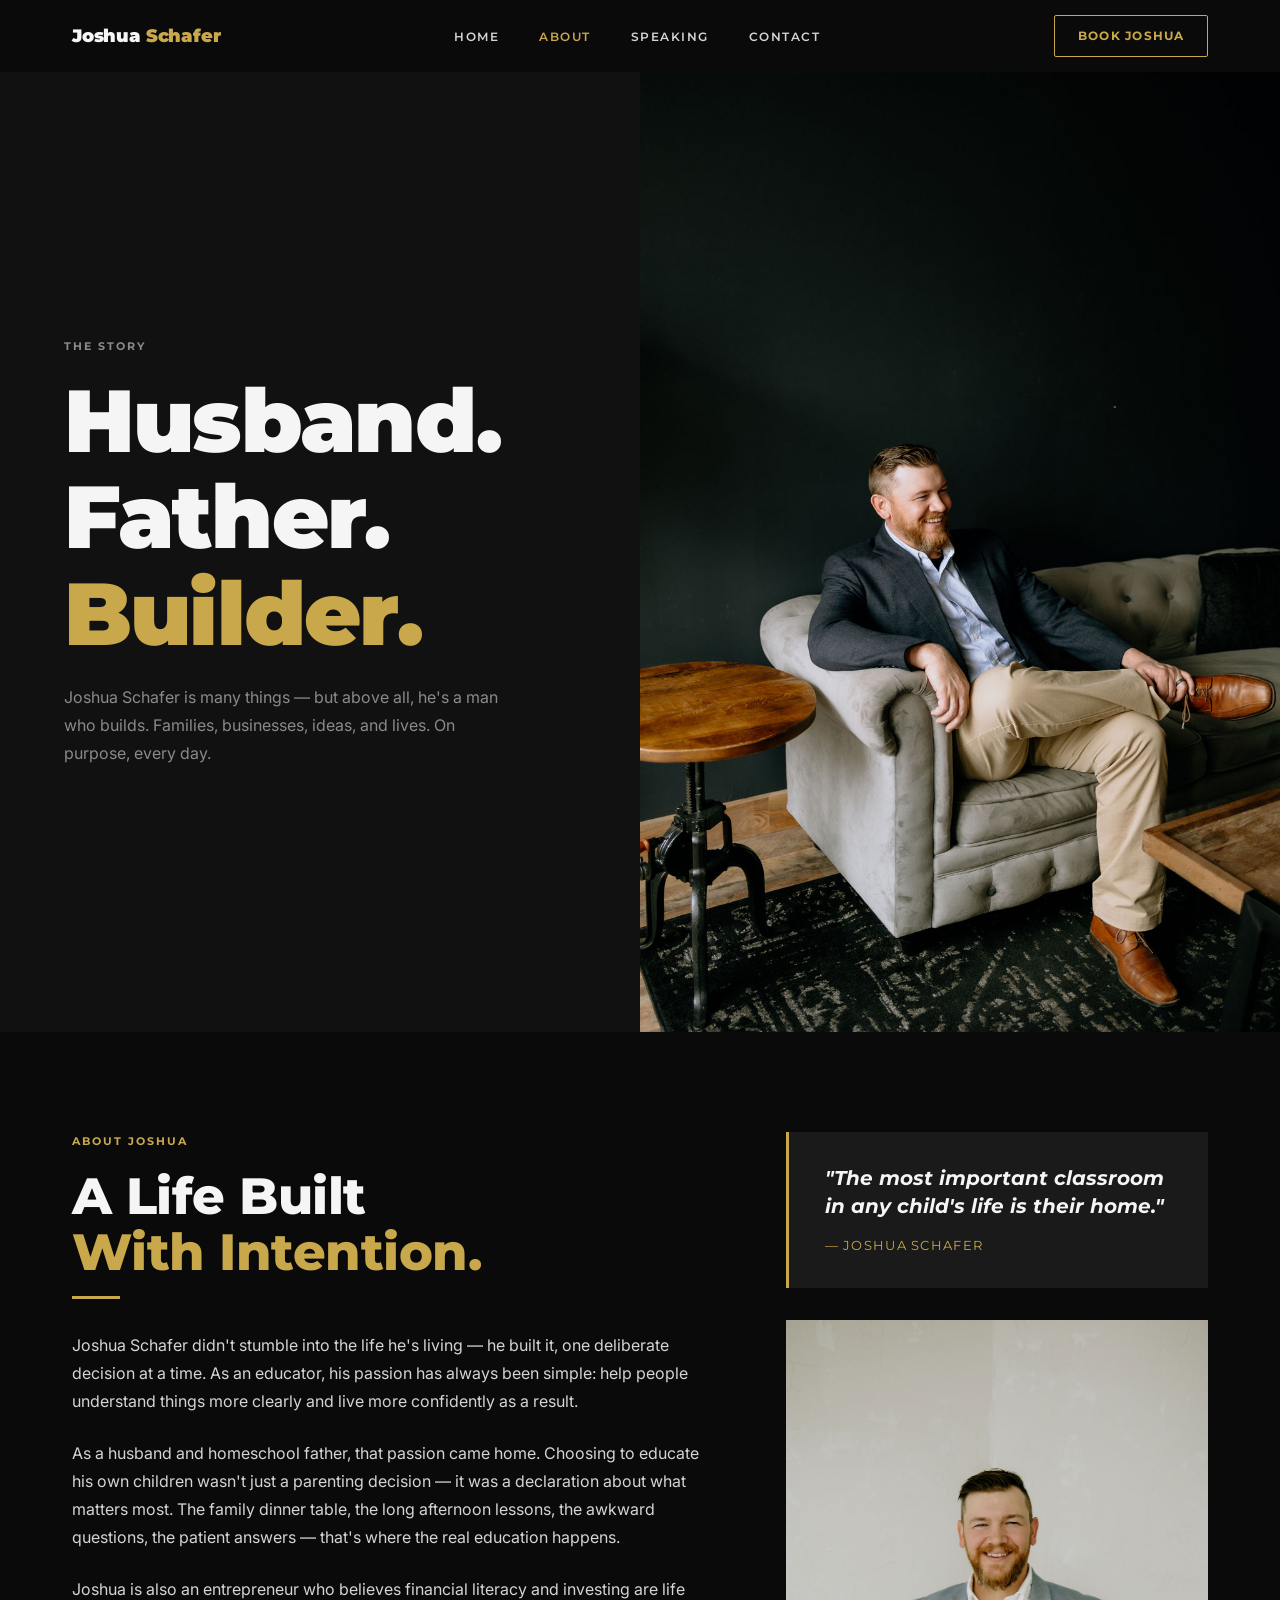
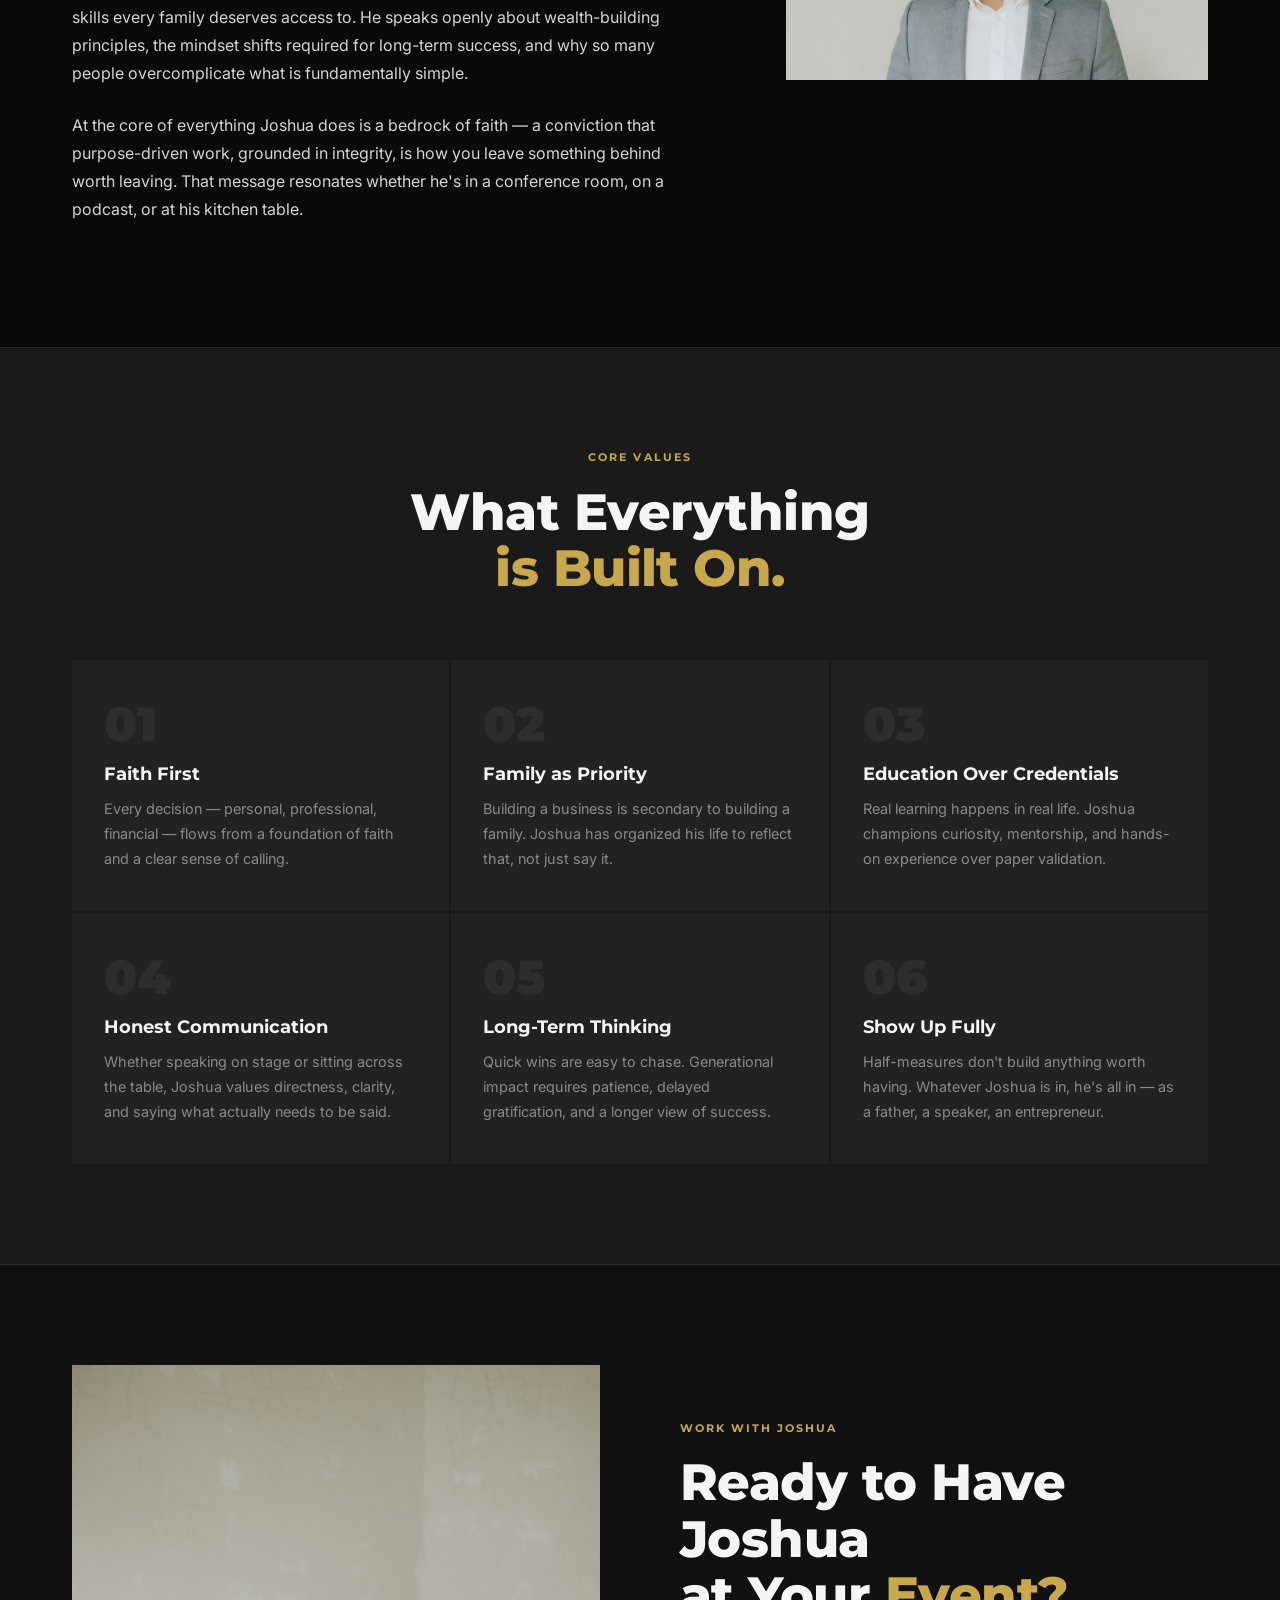
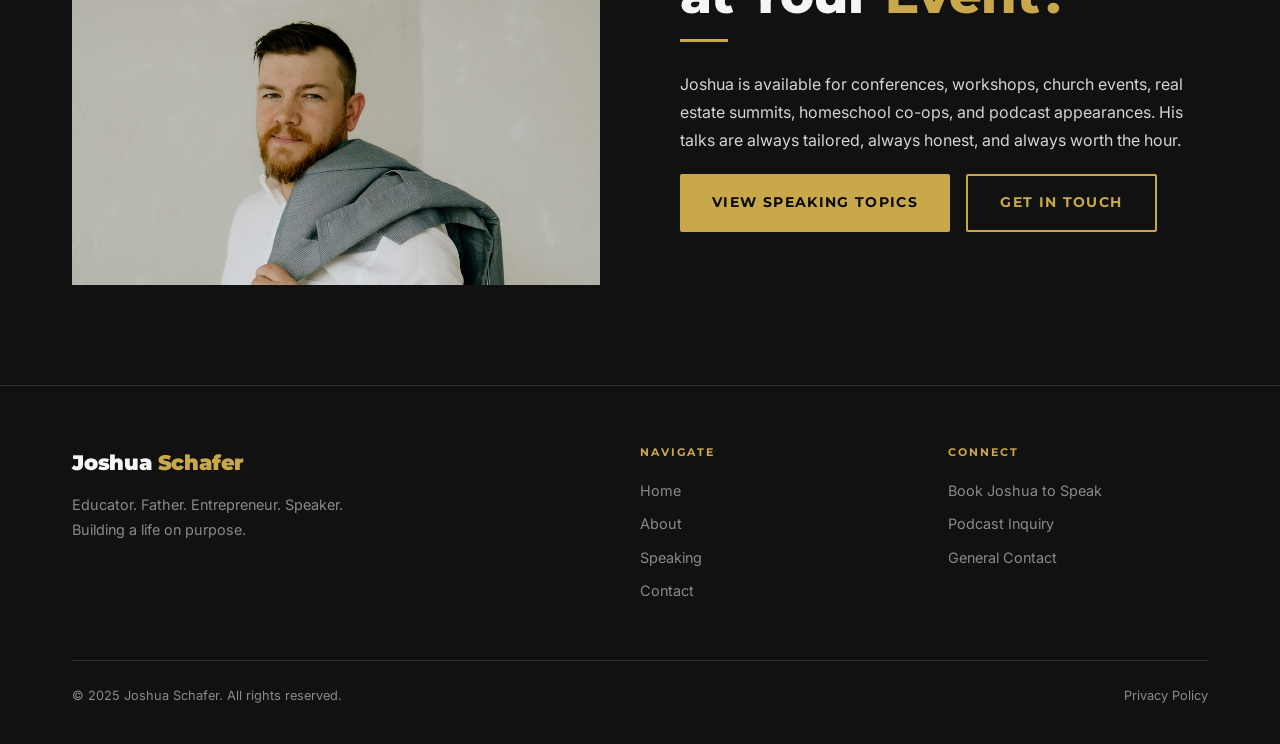
==== about.html @ bdffa9b9 "Initial build: joshuaschafer.com personal brand site Full site including homepage, about, speaking/p" ====
<!DOCTYPE html>
<html lang="en">
<head>
  <meta charset="UTF-8" />
  <meta name="viewport" content="width=device-width, initial-scale=1.0" />
  <title>About Joshua Schafer — Educator, Father & Entrepreneur</title>
  <meta name="description" content="Learn about Joshua Schafer — an educator, homeschool father, and entrepreneur committed to intentional, purpose-driven living." />
  <link rel="canonical" href="https://joshuaschafer.com/about.html" />
  <link rel="stylesheet" href="css/global.css" />
  <style>
    /* ── About Hero ── */
    .about-hero {
      min-height: 70vh;
      display: grid;
      grid-template-columns: 1fr 1fr;
      align-items: stretch;
      padding-top: var(--nav-height);
      overflow: hidden;
    }
    .about-hero__content {
      display: flex;
      flex-direction: column;
      justify-content: center;
      padding: 80px clamp(2rem, 5vw, 6rem);
      background: var(--dark);
    }
    .about-hero__content .label { margin-bottom: 1rem; }
    .about-hero__content h1 { margin-bottom: 1.25rem; }
    .about-hero__content p { max-width: 440px; color: var(--muted); }
    .about-hero__photo {
      position: relative;
    }
    .about-hero__photo img {
      width: 100%;
      height: 100%;
      object-fit: cover;
      object-position: center top;
    }

    /* ── Story Section ── */
    .story {
      background: var(--black);
    }
    .story__inner {
      display: grid;
      grid-template-columns: 3fr 2fr;
      gap: 80px;
      align-items: start;
    }
    .story__text .label { margin-bottom: 1rem; }
    .story__text h2 { margin-bottom: 0.5rem; }
    .story__text .divider { margin: 1rem 0 2rem; }
    .story__text p { margin-bottom: 1.5rem; }
    .story__aside {
      position: sticky;
      top: calc(var(--nav-height) + 32px);
    }
    .quote-block {
      background: var(--surface);
      border-left: 3px solid var(--accent);
      padding: 2rem 2rem 2rem 2.25rem;
      margin-bottom: 2rem;
    }
    .quote-block blockquote {
      font-family: var(--font-head);
      font-size: 1.25rem;
      font-weight: 700;
      line-height: 1.4;
      color: var(--white);
      font-style: italic;
    }
    .quote-block cite {
      display: block;
      margin-top: 1rem;
      font-size: 0.8rem;
      font-family: var(--font-head);
      letter-spacing: 0.1em;
      text-transform: uppercase;
      color: var(--accent);
      font-style: normal;
    }
    .aside-photo img {
      width: 100%;
      height: 360px;
      object-fit: cover;
      object-position: center top;
    }

    /* ── Values ── */
    .values {
      background: var(--surface);
      border-top: 1px solid var(--border);
    }
    .values__header { text-align: center; margin-bottom: 64px; }
    .values__header .label { margin-bottom: 1rem; }
    .values__header h2 { max-width: 560px; margin: 0 auto; }
    .values__grid {
      display: grid;
      grid-template-columns: repeat(3, 1fr);
      gap: 2px;
    }
    .value-card {
      background: var(--surface-2);
      padding: 2.5rem 2rem;
      transition: background 0.2s;
    }
    .value-card:hover { background: #242424; }
    .value-card .num {
      font-family: var(--font-head);
      font-size: 3rem;
      font-weight: 900;
      color: var(--border);
      line-height: 1;
      margin-bottom: 1rem;
    }
    .value-card h3 { font-size: 1.1rem; margin-bottom: 0.75rem; color: var(--white); }
    .value-card p { font-size: 0.9rem; color: var(--muted); margin: 0; }

    /* ── Bottom CTA ── */
    .bottom-cta {
      background: var(--dark);
      border-top: 1px solid var(--border);
    }
    .bottom-cta__inner {
      display: grid;
      grid-template-columns: 1fr 1fr;
      gap: 80px;
      align-items: center;
    }
    .bottom-cta__photo img {
      width: 100%;
      height: 520px;
      object-fit: cover;
      object-position: center top;
    }
    .bottom-cta__text .label { margin-bottom: 1rem; }
    .bottom-cta__text h2 { margin-bottom: 0.5rem; }
    .bottom-cta__text .divider { margin: 1rem 0 1.75rem; }
    .bottom-cta__text p { margin-bottom: 1.25rem; }
    .bottom-cta__actions { display: flex; gap: 1rem; flex-wrap: wrap; margin-top: 0.75rem; }

    /* ── Responsive ── */
    @media (max-width: 900px) {
      .about-hero { grid-template-columns: 1fr; }
      .about-hero__photo { min-height: 55vw; }
      .story__inner { grid-template-columns: 1fr; gap: 48px; }
      .story__aside { position: static; }
      .values__grid { grid-template-columns: 1fr 1fr; }
      .bottom-cta__inner { grid-template-columns: 1fr; gap: 48px; }
      .bottom-cta__photo img { height: 380px; }
    }
    @media (max-width: 600px) {
      .values__grid { grid-template-columns: 1fr; }
    }
  </style>
</head>
<body>

  <!-- ── Navigation ── -->
  <nav class="nav" id="nav">
    <div class="nav__inner">
      <a href="index.html" class="nav__logo">Joshua <span>Schafer</span></a>
      <ul class="nav__links">
        <li><a href="index.html">Home</a></li>
        <li><a href="about.html" class="active">About</a></li>
        <li><a href="speaking.html">Speaking</a></li>
        <li><a href="contact.html">Contact</a></li>
      </ul>
      <a href="speaking.html" class="nav__cta">Book Joshua</a>
      <button class="nav__toggle" id="navToggle" aria-label="Open menu">
        <span></span><span></span><span></span>
      </button>
    </div>
  </nav>

  <div class="nav__mobile" id="navMobile">
    <a href="index.html">Home</a>
    <a href="about.html">About</a>
    <a href="speaking.html">Speaking</a>
    <a href="contact.html">Contact</a>
    <a href="speaking.html" class="btn btn-primary" style="margin-top:0.5rem; justify-content:center;">Book Joshua</a>
  </div>

  <!-- ── About Hero ── -->
  <div class="about-hero">
    <div class="about-hero__content">
      <p class="label reveal">The Story</p>
      <h1 class="reveal reveal-delay-1">Husband.<br/>Father.<br/><span class="text-accent">Builder.</span></h1>
      <p class="reveal reveal-delay-2">Joshua Schafer is many things — but above all, he's a man who builds. Families, businesses, ideas, and lives. On purpose, every day.</p>
    </div>
    <div class="about-hero__photo">
      <img src="images/LO8A6142.jpg" alt="Joshua Schafer laughing and relaxed, seated on a gray sofa in a dark studio setting" />
    </div>
  </div>

  <!-- ── Story ── -->
  <section class="story">
    <div class="container">
      <div class="story__inner">
        <div class="story__text">
          <p class="label reveal">About Joshua</p>
          <h2 class="reveal reveal-delay-1">A Life Built<br/><span class="text-accent">With Intention.</span></h2>
          <div class="divider reveal reveal-delay-2"></div>
          <p class="reveal reveal-delay-2">
            Joshua Schafer didn't stumble into the life he's living — he built it, one deliberate
            decision at a time. As an educator, his passion has always been simple: help people
            understand things more clearly and live more confidently as a result.
          </p>
          <p class="reveal reveal-delay-3">
            As a husband and homeschool father, that passion came home. Choosing to educate
            his own children wasn't just a parenting decision — it was a declaration about what
            matters most. The family dinner table, the long afternoon lessons, the awkward
            questions, the patient answers — that's where the real education happens.
          </p>
          <p class="reveal reveal-delay-3">
            Joshua is also an entrepreneur who believes financial literacy and investing are life
            skills every family deserves access to. He speaks openly about wealth-building
            principles, the mindset shifts required for long-term success, and why so many
            people overcomplicate what is fundamentally simple.
          </p>
          <p class="reveal">
            At the core of everything Joshua does is a bedrock of faith — a conviction that
            purpose-driven work, grounded in integrity, is how you leave something behind
            worth leaving. That message resonates whether he's in a conference room, on a
            podcast, or at his kitchen table.
          </p>
        </div>
        <div class="story__aside">
          <div class="quote-block reveal">
            <blockquote>"The most important classroom in any child's life is their home."</blockquote>
            <cite>— Joshua Schafer</cite>
          </div>
          <div class="aside-photo reveal reveal-delay-1">
            <img src="images/LO8A6651.jpg" alt="Joshua Schafer standing in a light gray blazer and jeans, smiling with hands relaxed at his sides" />
          </div>
        </div>
      </div>
    </div>
  </section>

  <!-- ── Values ── -->
  <section class="values">
    <div class="container">
      <div class="values__header">
        <p class="label reveal">Core Values</p>
        <h2 class="reveal reveal-delay-1">What Everything<br/><span class="text-accent">is Built On.</span></h2>
      </div>
      <div class="values__grid">
        <div class="value-card reveal">
          <div class="num">01</div>
          <h3>Faith First</h3>
          <p>Every decision — personal, professional, financial — flows from a foundation of faith and a clear sense of calling.</p>
        </div>
        <div class="value-card reveal reveal-delay-1">
          <div class="num">02</div>
          <h3>Family as Priority</h3>
          <p>Building a business is secondary to building a family. Joshua has organized his life to reflect that, not just say it.</p>
        </div>
        <div class="value-card reveal reveal-delay-2">
          <div class="num">03</div>
          <h3>Education Over Credentials</h3>
          <p>Real learning happens in real life. Joshua champions curiosity, mentorship, and hands-on experience over paper validation.</p>
        </div>
        <div class="value-card reveal">
          <div class="num">04</div>
          <h3>Honest Communication</h3>
          <p>Whether speaking on stage or sitting across the table, Joshua values directness, clarity, and saying what actually needs to be said.</p>
        </div>
        <div class="value-card reveal reveal-delay-1">
          <div class="num">05</div>
          <h3>Long-Term Thinking</h3>
          <p>Quick wins are easy to chase. Generational impact requires patience, delayed gratification, and a longer view of success.</p>
        </div>
        <div class="value-card reveal reveal-delay-2">
          <div class="num">06</div>
          <h3>Show Up Fully</h3>
          <p>Half-measures don't build anything worth having. Whatever Joshua is in, he's all in — as a father, a speaker, an entrepreneur.</p>
        </div>
      </div>
    </div>
  </section>

  <!-- ── Bottom CTA ── -->
  <section class="bottom-cta">
    <div class="container">
      <div class="bottom-cta__inner">
        <div class="bottom-cta__photo reveal">
          <img src="images/LO8A6729.jpg" alt="Joshua Schafer in a white button-down shirt, holding a gray blazer over his shoulder, looking back with a calm confident expression" />
        </div>
        <div class="bottom-cta__text">
          <p class="label reveal">Work With Joshua</p>
          <h2 class="reveal reveal-delay-1">Ready to Have Joshua<br/>at Your <span class="text-accent">Event?</span></h2>
          <div class="divider reveal reveal-delay-2"></div>
          <p class="reveal reveal-delay-2">
            Joshua is available for conferences, workshops, church events, real estate
            summits, homeschool co-ops, and podcast appearances. His talks are always
            tailored, always honest, and always worth the hour.
          </p>
          <div class="bottom-cta__actions reveal reveal-delay-3">
            <a href="speaking.html" class="btn btn-primary">View Speaking Topics</a>
            <a href="contact.html" class="btn btn-outline">Get in Touch</a>
          </div>
        </div>
      </div>
    </div>
  </section>

  <!-- ── Footer ── -->
  <footer class="footer">
    <div class="container">
      <div class="footer__grid">
        <div>
          <div class="footer__brand-name">Joshua <span>Schafer</span></div>
          <p class="footer__tagline">Educator. Father. Entrepreneur. Speaker. Building a life on purpose.</p>
        </div>
        <div class="footer__col">
          <h5>Navigate</h5>
          <a href="index.html">Home</a>
          <a href="about.html">About</a>
          <a href="speaking.html">Speaking</a>
          <a href="contact.html">Contact</a>
        </div>
        <div class="footer__col">
          <h5>Connect</h5>
          <a href="speaking.html">Book Joshua to Speak</a>
          <a href="speaking.html#podcast">Podcast Inquiry</a>
          <a href="contact.html">General Contact</a>
        </div>
      </div>
      <div class="footer__bottom">
        <p>&copy; 2025 Joshua Schafer. All rights reserved.</p>
        <div style="display:flex;gap:1.5rem;">
          <a href="privacy.html">Privacy Policy</a>
        </div>
      </div>
    </div>
  </footer>

  <script>
    const nav = document.getElementById('nav');
    window.addEventListener('scroll', () => {
      nav.classList.toggle('scrolled', window.scrollY > 40);
    });
    const toggle = document.getElementById('navToggle');
    const mobile = document.getElementById('navMobile');
    toggle.addEventListener('click', () => mobile.classList.toggle('open'));

    const reveals = document.querySelectorAll('.reveal');
    const observer = new IntersectionObserver((entries) => {
      entries.forEach(e => { if (e.isIntersecting) e.target.classList.add('visible'); });
    }, { threshold: 0.12 });
    reveals.forEach(el => observer.observe(el));
  </script>
</body>
</html>
---- css/global.css ----
/* ============================================================
   joshuaschafer.com — Global Stylesheet
   Design: Bold & Modern | Dark palette + gold accent
   ============================================================ */

/* ── Google Fonts ── */
@import url('https://fonts.googleapis.com/css2?family=Montserrat:wght@400;500;600;700;800;900&family=Inter:wght@300;400;500;600&display=swap');

/* ── CSS Variables ── */
:root {
  --black:       #0a0a0a;
  --dark:        #111111;
  --surface:     #1a1a1a;
  --surface-2:   #222222;
  --border:      #2e2e2e;
  --accent:      #c9a84c;
  --accent-dark: #a88a38;
  --white:       #f5f5f5;
  --muted:       #8a8a8a;
  --light:       #d4d4d4;

  --font-head: 'Montserrat', sans-serif;
  --font-body: 'Inter', sans-serif;

  --max-width: 1200px;
  --nav-height: 72px;
}

/* ── Reset ── */
*, *::before, *::after { box-sizing: border-box; margin: 0; padding: 0; }
html { scroll-behavior: smooth; }
body {
  font-family: var(--font-body);
  background: var(--black);
  color: var(--white);
  line-height: 1.6;
  -webkit-font-smoothing: antialiased;
}
img { display: block; max-width: 100%; }
a { color: inherit; text-decoration: none; }
ul { list-style: none; }
button { cursor: pointer; font-family: var(--font-body); border: none; background: none; }

/* ── Typography ── */
h1, h2, h3, h4, h5 { font-family: var(--font-head); line-height: 1.1; }
h1 { font-size: clamp(2.8rem, 7vw, 5.5rem); font-weight: 900; letter-spacing: -0.02em; }
h2 { font-size: clamp(2rem, 4vw, 3.2rem); font-weight: 800; letter-spacing: -0.01em; }
h3 { font-size: clamp(1.2rem, 2.5vw, 1.6rem); font-weight: 700; }
h4 { font-size: 1.1rem; font-weight: 600; }
p  { font-size: 1rem; color: var(--light); line-height: 1.75; }

.label {
  font-family: var(--font-head);
  font-size: 0.7rem;
  font-weight: 700;
  letter-spacing: 0.18em;
  text-transform: uppercase;
  color: var(--accent);
}

/* ── Layout ── */
.container {
  max-width: var(--max-width);
  margin: 0 auto;
  padding: 0 2rem;
}
section { padding: 100px 0; }

/* ── Buttons ── */
.btn {
  display: inline-flex;
  align-items: center;
  gap: 0.5rem;
  font-family: var(--font-head);
  font-weight: 700;
  font-size: 0.85rem;
  letter-spacing: 0.1em;
  text-transform: uppercase;
  padding: 1rem 2rem;
  border-radius: 2px;
  transition: all 0.25s ease;
}
.btn-primary {
  background: var(--accent);
  color: var(--black);
}
.btn-primary:hover {
  background: var(--accent-dark);
  transform: translateY(-2px);
}
.btn-outline {
  border: 2px solid var(--accent);
  color: var(--accent);
}
.btn-outline:hover {
  background: var(--accent);
  color: var(--black);
  transform: translateY(-2px);
}

/* ── Navigation ── */
.nav {
  position: fixed;
  top: 0;
  left: 0;
  right: 0;
  z-index: 1000;
  height: var(--nav-height);
  display: flex;
  align-items: center;
  transition: background 0.3s ease, box-shadow 0.3s ease;
}
.nav.scrolled {
  background: var(--dark);
  box-shadow: 0 1px 0 var(--border);
}
.nav__inner {
  display: flex;
  align-items: center;
  justify-content: space-between;
  width: 100%;
  max-width: var(--max-width);
  margin: 0 auto;
  padding: 0 2rem;
}
.nav__logo {
  font-family: var(--font-head);
  font-weight: 900;
  font-size: 1.15rem;
  letter-spacing: -0.01em;
  color: var(--white);
}
.nav__logo span { color: var(--accent); }
.nav__links {
  display: flex;
  align-items: center;
  gap: 2.5rem;
}
.nav__links a {
  font-family: var(--font-head);
  font-size: 0.78rem;
  font-weight: 600;
  letter-spacing: 0.12em;
  text-transform: uppercase;
  color: var(--light);
  transition: color 0.2s;
}
.nav__links a:hover,
.nav__links a.active { color: var(--accent); }
.nav__cta {
  font-family: var(--font-head);
  font-size: 0.78rem;
  font-weight: 700;
  letter-spacing: 0.1em;
  text-transform: uppercase;
  padding: 0.6rem 1.4rem;
  border: 1.5px solid var(--accent);
  color: var(--accent);
  border-radius: 2px;
  transition: all 0.2s;
}
.nav__cta:hover {
  background: var(--accent);
  color: var(--black);
}

/* Hamburger */
.nav__toggle {
  display: none;
  flex-direction: column;
  gap: 5px;
  padding: 4px;
  cursor: pointer;
}
.nav__toggle span {
  display: block;
  width: 24px;
  height: 2px;
  background: var(--white);
  transition: all 0.3s;
}

/* Mobile nav drawer */
.nav__mobile {
  display: none;
  position: fixed;
  top: var(--nav-height);
  left: 0;
  right: 0;
  background: var(--dark);
  border-top: 1px solid var(--border);
  padding: 1.5rem 2rem 2rem;
  z-index: 999;
  flex-direction: column;
  gap: 1.5rem;
}
.nav__mobile.open { display: flex; }
.nav__mobile a {
  font-family: var(--font-head);
  font-size: 0.85rem;
  font-weight: 600;
  letter-spacing: 0.12em;
  text-transform: uppercase;
  color: var(--light);
}
.nav__mobile a:hover { color: var(--accent); }

/* ── Footer ── */
.footer {
  background: var(--dark);
  border-top: 1px solid var(--border);
  padding: 60px 0 36px;
}
.footer__grid {
  display: grid;
  grid-template-columns: 2fr 1fr 1fr;
  gap: 3rem;
  margin-bottom: 3rem;
}
.footer__brand-name {
  font-family: var(--font-head);
  font-weight: 900;
  font-size: 1.3rem;
  letter-spacing: -0.01em;
  margin-bottom: 0.75rem;
}
.footer__brand-name span { color: var(--accent); }
.footer__tagline {
  font-size: 0.9rem;
  color: var(--muted);
  max-width: 280px;
}
.footer__col h5 {
  font-family: var(--font-head);
  font-size: 0.7rem;
  font-weight: 700;
  letter-spacing: 0.18em;
  text-transform: uppercase;
  color: var(--accent);
  margin-bottom: 1.25rem;
}
.footer__col a {
  display: block;
  font-size: 0.9rem;
  color: var(--muted);
  margin-bottom: 0.65rem;
  transition: color 0.2s;
}
.footer__col a:hover { color: var(--white); }
.footer__bottom {
  border-top: 1px solid var(--border);
  padding-top: 1.5rem;
  display: flex;
  justify-content: space-between;
  align-items: center;
}
.footer__bottom p { font-size: 0.8rem; color: var(--muted); }
.footer__bottom a { font-size: 0.8rem; color: var(--muted); }
.footer__bottom a:hover { color: var(--white); }

/* ── Divider ── */
.divider {
  width: 48px;
  height: 3px;
  background: var(--accent);
  margin: 1.25rem 0 2rem;
}

/* ── Scroll Reveal ── */
.reveal {
  opacity: 0;
  transform: translateY(32px);
  transition: opacity 0.7s ease, transform 0.7s ease;
}
.reveal.visible {
  opacity: 1;
  transform: translateY(0);
}
.reveal-delay-1 { transition-delay: 0.1s; }
.reveal-delay-2 { transition-delay: 0.22s; }
.reveal-delay-3 { transition-delay: 0.34s; }
.reveal-delay-4 { transition-delay: 0.46s; }

/* ── Page Hero (inner pages) ── */
.page-hero {
  min-height: 50vh;
  display: flex;
  align-items: flex-end;
  padding-bottom: 80px;
  position: relative;
  overflow: hidden;
  background: var(--dark);
  padding-top: var(--nav-height);
}
.page-hero__bg {
  position: absolute;
  inset: 0;
  background-size: cover;
  background-position: center top;
  opacity: 0.35;
}
.page-hero__content {
  position: relative;
  z-index: 1;
}
.page-hero__content .label { margin-bottom: 1rem; }
.page-hero__content h1 { max-width: 700px; }

/* ── Utility ── */
.text-accent { color: var(--accent); }
.text-muted  { color: var(--muted); }

/* ── Responsive ── */
@media (max-width: 900px) {
  .nav__links, .nav__cta { display: none; }
  .nav__toggle { display: flex; }
  section { padding: 72px 0; }
  .footer__grid { grid-template-columns: 1fr 1fr; }
}
@media (max-width: 600px) {
  h1 { font-size: clamp(2.2rem, 10vw, 3rem); }
  .footer__grid { grid-template-columns: 1fr; }
  .footer__bottom { flex-direction: column; gap: 0.5rem; text-align: center; }
}
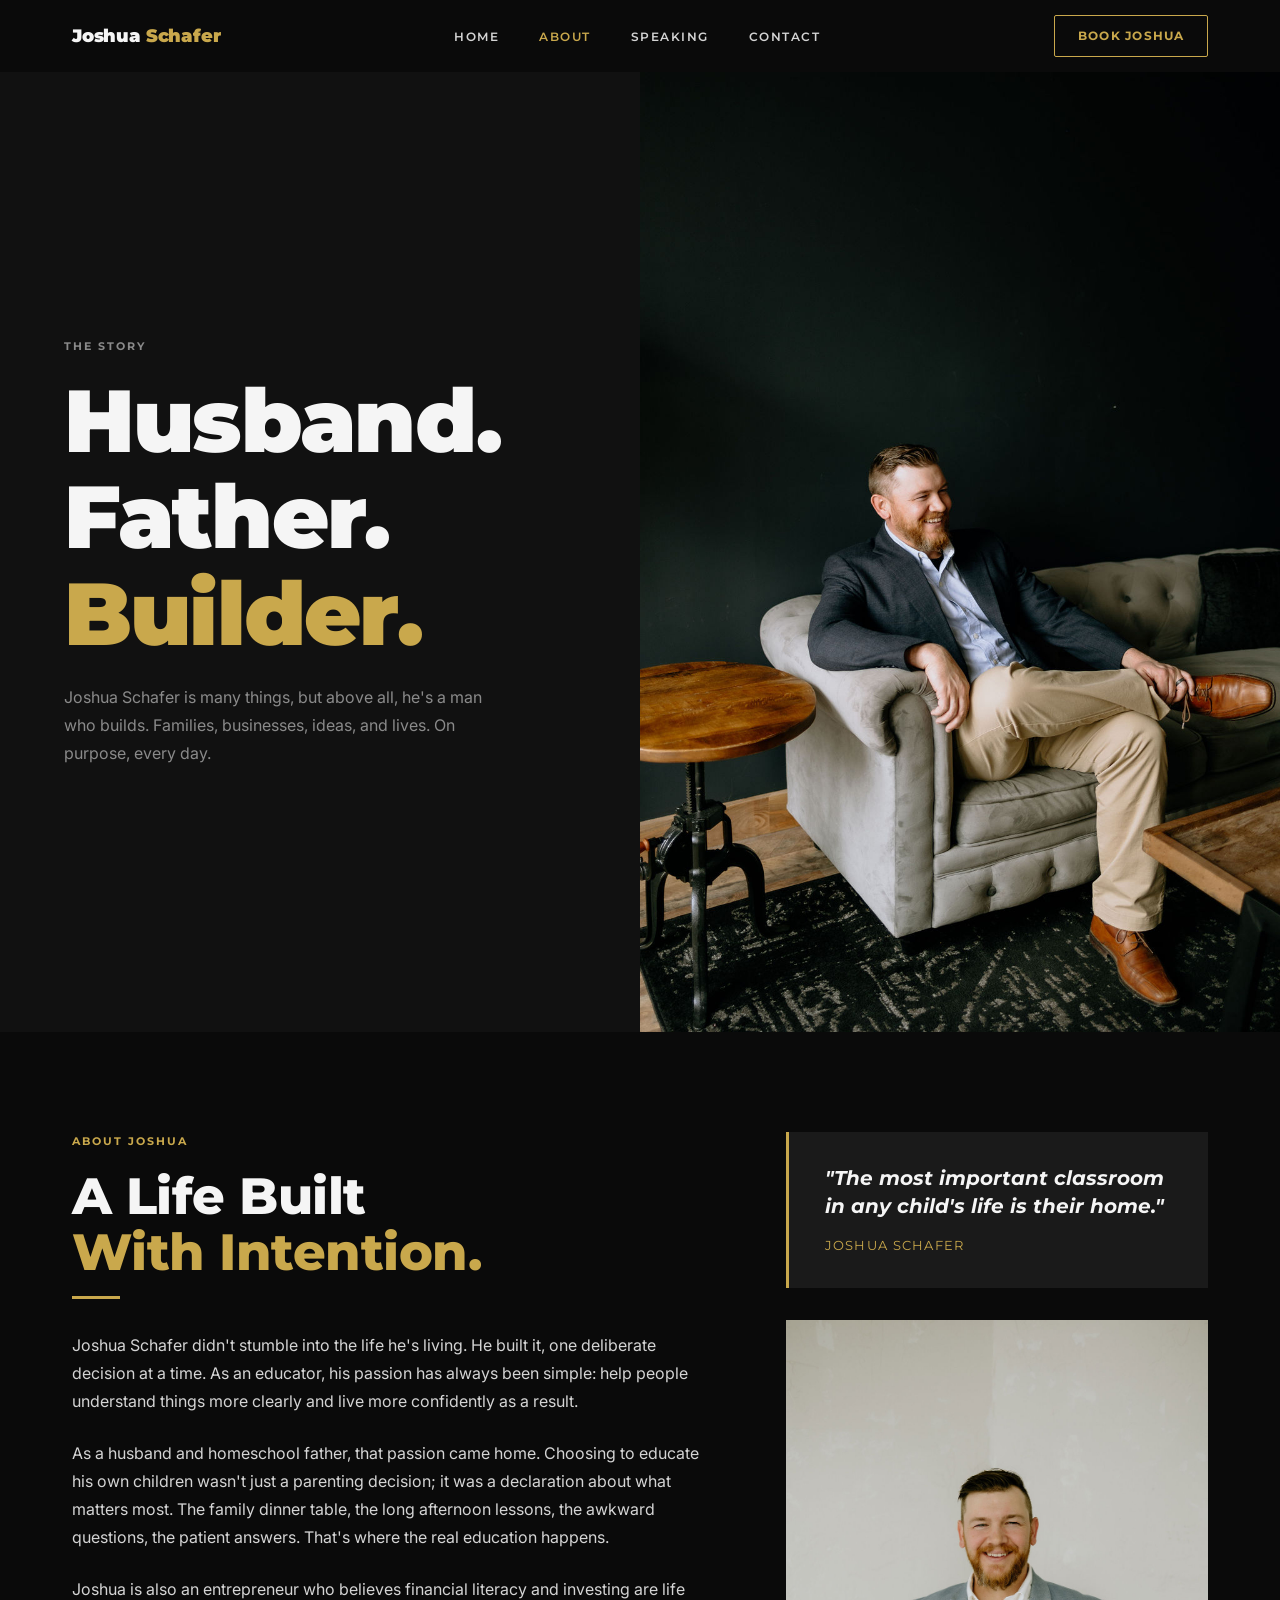
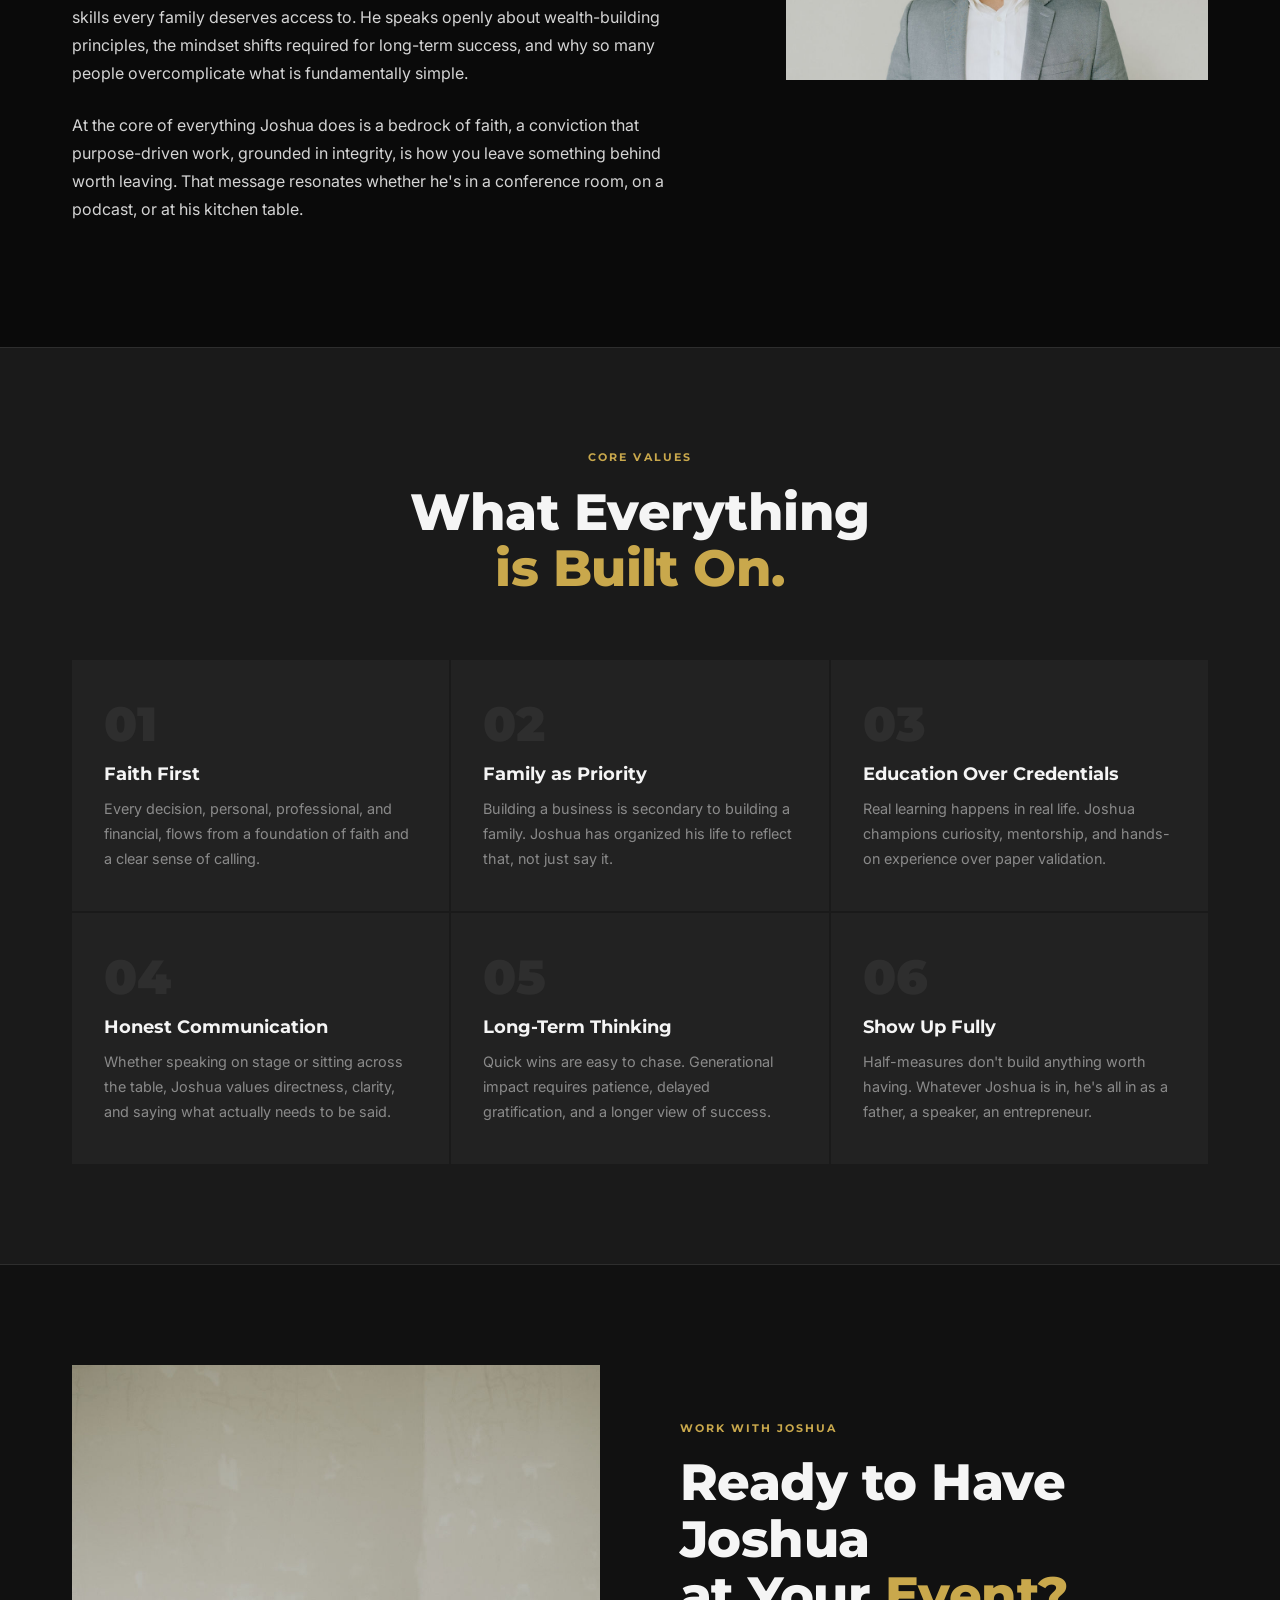
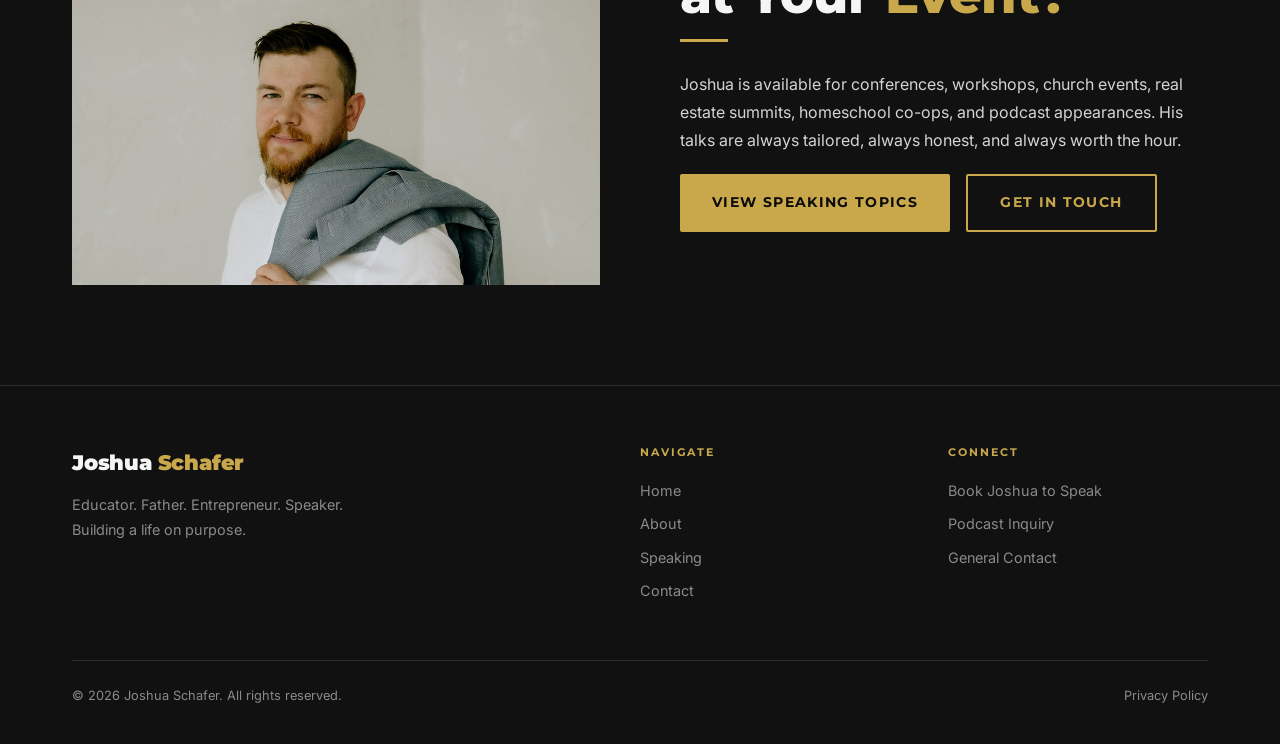
==== commit 1714662d: "Remove all em dashes, update copyright year and email - Replace em dashes with commas, colons, semic" ====
--- a/about.html
+++ b/about.html
@@ -3,8 +3,8 @@
 <head>
   <meta charset="UTF-8" />
   <meta name="viewport" content="width=device-width, initial-scale=1.0" />
-  <title>About Joshua Schafer — Educator, Father & Entrepreneur</title>
-  <meta name="description" content="Learn about Joshua Schafer — an educator, homeschool father, and entrepreneur committed to intentional, purpose-driven living." />
+  <title>About Joshua Schafer | Educator, Father & Entrepreneur</title>
+  <meta name="description" content="Learn about Joshua Schafer, an educator, homeschool father, and entrepreneur committed to intentional, purpose-driven living." />
   <link rel="canonical" href="https://joshuaschafer.com/about.html" />
   <link rel="stylesheet" href="css/global.css" />
   <style>
@@ -186,7 +186,7 @@
     <div class="about-hero__content">
       <p class="label reveal">The Story</p>
       <h1 class="reveal reveal-delay-1">Husband.<br/>Father.<br/><span class="text-accent">Builder.</span></h1>
-      <p class="reveal reveal-delay-2">Joshua Schafer is many things — but above all, he's a man who builds. Families, businesses, ideas, and lives. On purpose, every day.</p>
+      <p class="reveal reveal-delay-2">Joshua Schafer is many things, but above all, he's a man who builds. Families, businesses, ideas, and lives. On purpose, every day.</p>
     </div>
     <div class="about-hero__photo">
       <img src="images/LO8A6142.jpg" alt="Joshua Schafer laughing and relaxed, seated on a gray sofa in a dark studio setting" />
@@ -202,15 +202,15 @@
           <h2 class="reveal reveal-delay-1">A Life Built<br/><span class="text-accent">With Intention.</span></h2>
           <div class="divider reveal reveal-delay-2"></div>
           <p class="reveal reveal-delay-2">
-            Joshua Schafer didn't stumble into the life he's living — he built it, one deliberate
+            Joshua Schafer didn't stumble into the life he's living. He built it, one deliberate
             decision at a time. As an educator, his passion has always been simple: help people
             understand things more clearly and live more confidently as a result.
           </p>
           <p class="reveal reveal-delay-3">
             As a husband and homeschool father, that passion came home. Choosing to educate
-            his own children wasn't just a parenting decision — it was a declaration about what
+            his own children wasn't just a parenting decision; it was a declaration about what
             matters most. The family dinner table, the long afternoon lessons, the awkward
-            questions, the patient answers — that's where the real education happens.
+            questions, the patient answers. That's where the real education happens.
           </p>
           <p class="reveal reveal-delay-3">
             Joshua is also an entrepreneur who believes financial literacy and investing are life
@@ -219,7 +219,7 @@
             people overcomplicate what is fundamentally simple.
           </p>
           <p class="reveal">
-            At the core of everything Joshua does is a bedrock of faith — a conviction that
+            At the core of everything Joshua does is a bedrock of faith, a conviction that
             purpose-driven work, grounded in integrity, is how you leave something behind
             worth leaving. That message resonates whether he's in a conference room, on a
             podcast, or at his kitchen table.
@@ -228,7 +228,7 @@
         <div class="story__aside">
           <div class="quote-block reveal">
             <blockquote>"The most important classroom in any child's life is their home."</blockquote>
-            <cite>— Joshua Schafer</cite>
+            <cite>Joshua Schafer</cite>
           </div>
           <div class="aside-photo reveal reveal-delay-1">
             <img src="images/LO8A6651.jpg" alt="Joshua Schafer standing in a light gray blazer and jeans, smiling with hands relaxed at his sides" />
@@ -249,7 +249,7 @@
         <div class="value-card reveal">
           <div class="num">01</div>
           <h3>Faith First</h3>
-          <p>Every decision — personal, professional, financial — flows from a foundation of faith and a clear sense of calling.</p>
+          <p>Every decision, personal, professional, and financial, flows from a foundation of faith and a clear sense of calling.</p>
         </div>
         <div class="value-card reveal reveal-delay-1">
           <div class="num">02</div>
@@ -274,7 +274,7 @@
         <div class="value-card reveal reveal-delay-2">
           <div class="num">06</div>
           <h3>Show Up Fully</h3>
-          <p>Half-measures don't build anything worth having. Whatever Joshua is in, he's all in — as a father, a speaker, an entrepreneur.</p>
+          <p>Half-measures don't build anything worth having. Whatever Joshua is in, he's all in as a father, a speaker, an entrepreneur.</p>
         </div>
       </div>
     </div>
@@ -328,7 +328,7 @@
         </div>
       </div>
       <div class="footer__bottom">
-        <p>&copy; 2025 Joshua Schafer. All rights reserved.</p>
+        <p>&copy; 2026 Joshua Schafer. All rights reserved.</p>
         <div style="display:flex;gap:1.5rem;">
           <a href="privacy.html">Privacy Policy</a>
         </div>
